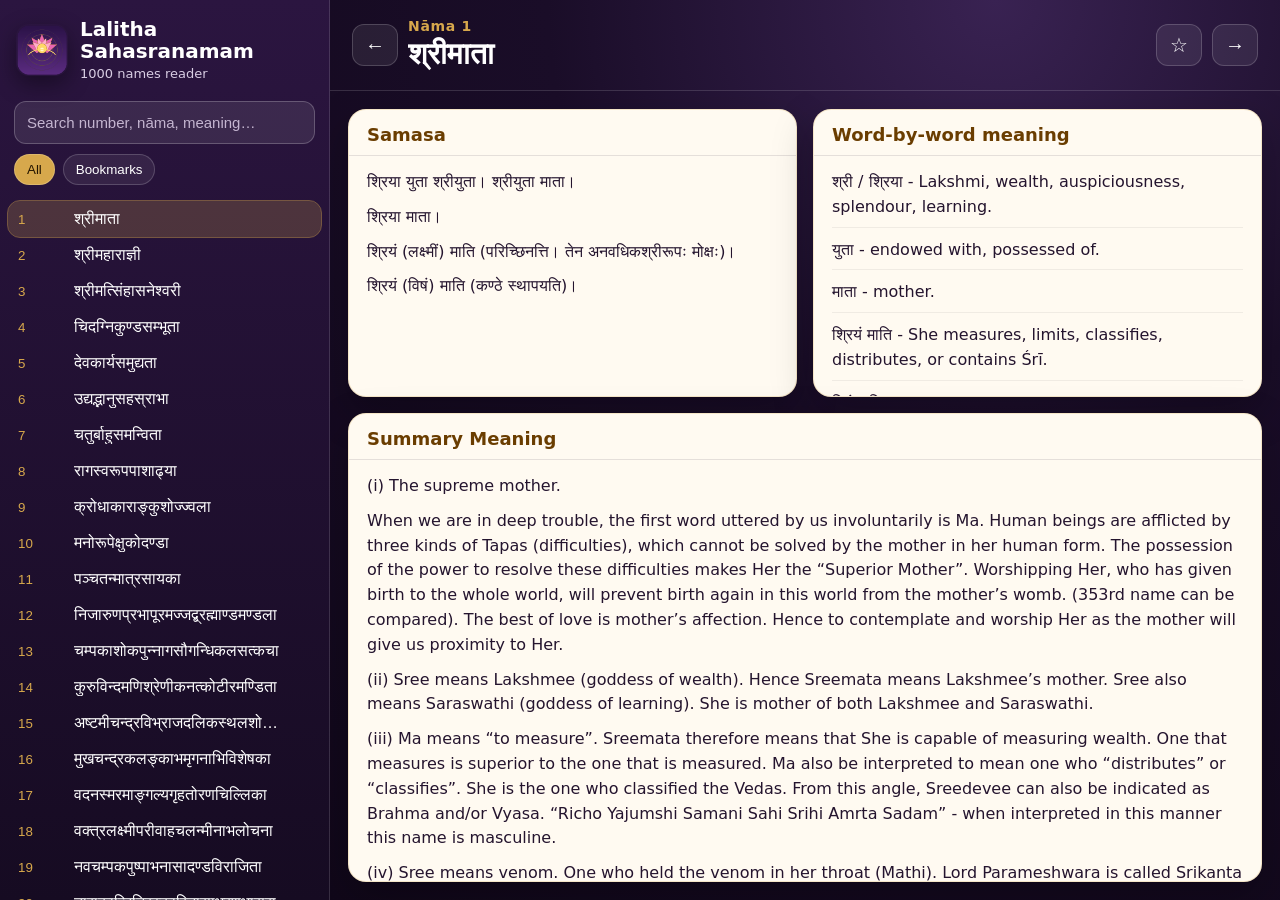
==== index.html @ 7840b0d5 "Add Lalitha Sahasranamam PWA" ====
<!doctype html><html lang="en"><head><meta charset="utf-8"/><meta name="viewport" content="width=device-width, initial-scale=1, viewport-fit=cover"/><title>Lalitha Sahasranamam</title><meta name="theme-color" content="#3b1a5a"/><meta name="apple-mobile-web-app-capable" content="yes"/><meta name="apple-mobile-web-app-title" content="Lalitha"/><meta name="apple-mobile-web-app-status-bar-style" content="black-translucent"/><link rel="manifest" href="manifest.json"/><link rel="apple-touch-icon" href="icon-180.png"/><link rel="stylesheet" href="styles.css"/></head><body><div class="app-shell"><aside class="sidebar" aria-label="Nāma list"><div class="brand"><img src="icon-192.png" alt=""/><div><h1>Lalitha Sahasranamam</h1><p>1000 names reader</p></div></div><div class="search-wrap"><input id="search" type="search" placeholder="Search number, nāma, meaning…" autocomplete="off"/></div><div class="quick-row"><button id="showAll" class="chip active">All</button><button id="showBookmarks" class="chip">Bookmarks</button></div><nav id="nameList" class="name-list"></nav></aside><main class="reader"><header class="reader-header"><button id="prevBtn" title="Previous">←</button><div class="title-block"><div id="nameNumber" class="name-number">1</div><h2 id="nameTitle">श्रीमाता</h2></div><button id="bookmarkBtn" title="Bookmark">☆</button><button id="nextBtn" title="Next">→</button></header><section class="content-grid"><article class="card scroll-card" id="samasaCard"><h3>Samasa</h3><div id="samasa" class="card-content"></div></article><article class="card scroll-card" id="wordCard"><h3>Word-by-word meaning</h3><div id="wordByWord" class="card-content word-lines"></div></article><article class="card scroll-card summary-card" id="summaryCard"><h3>Summary Meaning</h3><div id="summary" class="card-content"></div></article></section></main></div><script src="data.js"></script><script src="app.js"></script><script src="pwa.js"></script></body></html>
---- styles.css ----
*{box-sizing:border-box}:root{--bg:#160b22;--card:#fffaf1;--text:#24142e;--gold:#d7a84c;--line:rgba(255,255,255,.14)}body{margin:0;font-family:-apple-system,BlinkMacSystemFont,"Segoe UI",system-ui,sans-serif;background:var(--bg);color:white}.app-shell{height:100vh;display:grid;grid-template-columns:330px minmax(0,1fr);overflow:hidden}.sidebar{min-height:0;display:flex;flex-direction:column;background:linear-gradient(180deg,#2b1540,#160b22);border-right:1px solid var(--line)}.brand{display:flex;gap:12px;align-items:center;padding:18px 16px 10px}.brand img{width:52px;height:52px;border-radius:13px;box-shadow:0 8px 22px #0006}.brand h1{font-size:20px;margin:0;line-height:1.1}.brand p{margin:4px 0 0;color:#d8cde3;font-size:13px}.search-wrap{padding:10px 14px}#search{width:100%;border:1px solid #ffffff38;border-radius:12px;background:#ffffff17;color:white;padding:12px;font-size:15px;outline:none}#search::placeholder{color:#c4b5d0}.quick-row{display:flex;gap:8px;padding:0 14px 10px}.chip{border:1px solid #ffffff2e;background:#ffffff12;color:white;border-radius:999px;padding:7px 12px;cursor:pointer}.chip.active{background:var(--gold);color:#241500}.name-list{overflow-y:auto;min-height:0;padding:6px 8px 16px}.name-item{width:100%;display:grid;grid-template-columns:48px minmax(0,1fr) 22px;align-items:center;gap:8px;text-align:left;border:0;border-radius:12px;padding:9px 10px;color:white;background:transparent;cursor:pointer}.name-item:hover{background:#ffffff14}.name-item.active{background:#d7a84c38;outline:1px solid #d7a84c73}.name-item .num{color:var(--gold);font-variant-numeric:tabular-nums}.name-item .nm{white-space:nowrap;overflow:hidden;text-overflow:ellipsis;font-size:16px}.name-item .star{color:var(--gold)}.reader{min-width:0;height:100vh;overflow:hidden;display:flex;flex-direction:column;background:radial-gradient(circle at 70% 0%,#392252 0,#1a0d28 40%,#100719 100%)}.reader-header{flex:0 0 auto;display:grid;grid-template-columns:46px minmax(0,1fr) 46px 46px;gap:10px;align-items:center;padding:18px 22px;border-bottom:1px solid var(--line)}.reader-header button{height:42px;border-radius:12px;border:1px solid #ffffff2e;color:white;background:#ffffff14;font-size:20px;cursor:pointer}.title-block{min-width:0}.name-number{color:var(--gold);font-size:14px;font-weight:700;letter-spacing:.05em}h2{margin:2px 0 0;font-size:30px;font-weight:650;white-space:nowrap;overflow:hidden;text-overflow:ellipsis}.content-grid{min-height:0;overflow:hidden;padding:18px;display:grid;grid-template-columns:1fr 1fr;grid-template-rows:minmax(180px,32vh) minmax(0,1fr);gap:16px}.card{min-height:0;background:var(--card);color:var(--text);border-radius:18px;box-shadow:0 16px 40px #00000040;border:1px solid #d7a84c40;display:flex;flex-direction:column}.card h3{flex:0 0 auto;margin:0;padding:14px 18px 10px;color:#6a3d00;font-size:18px;border-bottom:1px solid #2d19371f}.card-content{overflow-y:auto;padding:14px 18px 20px;line-height:1.55;font-size:16px}.summary-card{grid-column:1/-1}.card-content p{margin:0 0 10px}.word-lines p{border-bottom:1px solid #0000000f;padding-bottom:7px}@media(max-width:800px){.app-shell{display:block;height:auto;min-height:100vh;overflow:auto}.sidebar{height:44vh;border-right:0;border-bottom:1px solid var(--line)}.reader{height:auto;min-height:56vh;overflow:visible}.reader-header{grid-template-columns:42px minmax(0,1fr) 42px 42px;padding:12px;position:sticky;top:0;z-index:2;background:#1a0d28}h2{font-size:22px}.content-grid{display:block;overflow:visible;padding:12px}.card{margin-bottom:12px;max-height:48vh}.summary-card{max-height:60vh}}
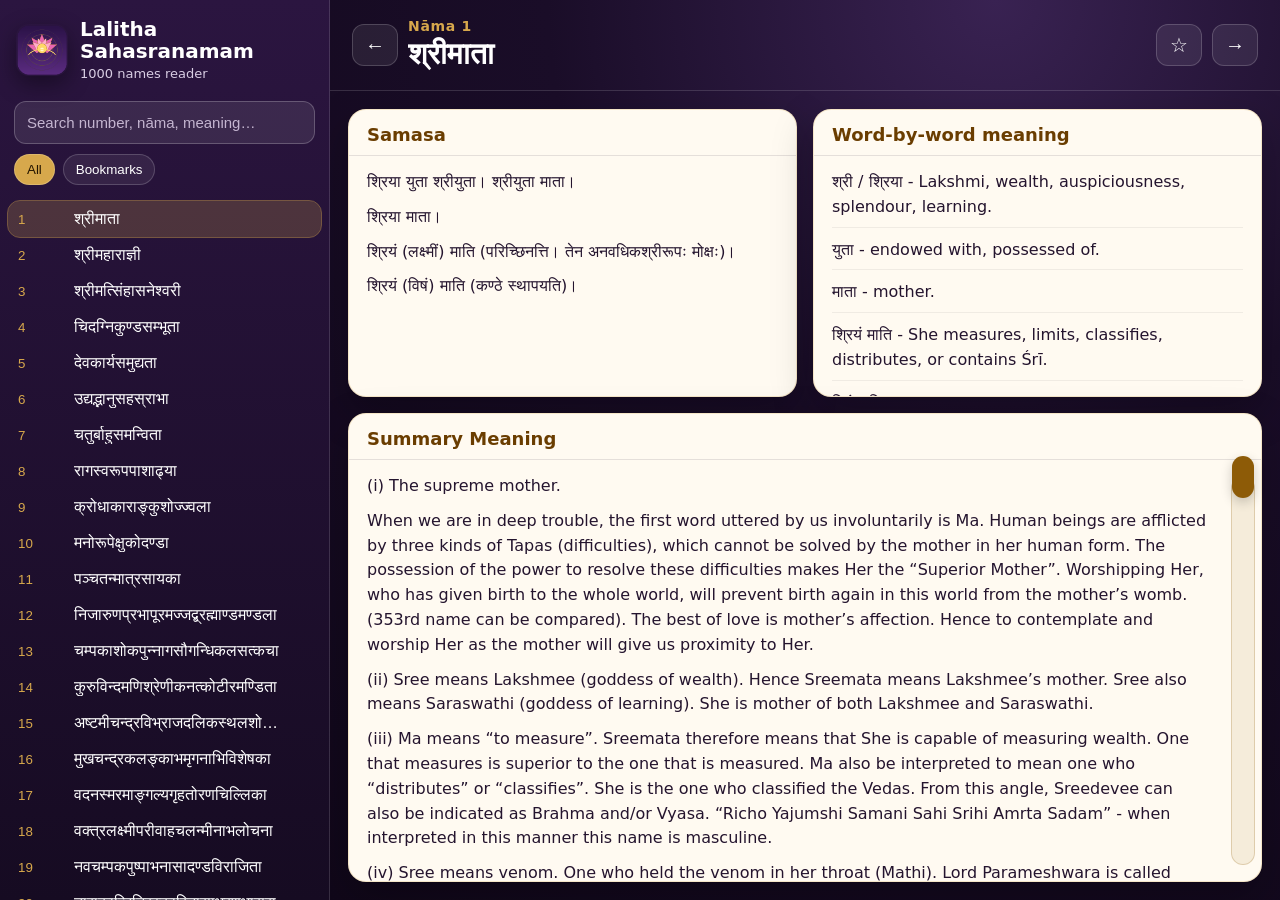
==== commit 690609e3: "Add summary scroll slider" ====
--- a/index.html
+++ b/index.html
@@ -1 +1 @@
-<!doctype html><html lang="en"><head><meta charset="utf-8"/><meta name="viewport" content="width=device-width, initial-scale=1, viewport-fit=cover"/><title>Lalitha Sahasranamam</title><meta name="theme-color" content="#3b1a5a"/><meta name="apple-mobile-web-app-capable" content="yes"/><meta name="apple-mobile-web-app-title" content="Lalitha"/><meta name="apple-mobile-web-app-status-bar-style" content="black-translucent"/><link rel="manifest" href="manifest.json"/><link rel="apple-touch-icon" href="icon-180.png"/><link rel="stylesheet" href="styles.css"/></head><body><div class="app-shell"><aside class="sidebar" aria-label="Nāma list"><div class="brand"><img src="icon-192.png" alt=""/><div><h1>Lalitha Sahasranamam</h1><p>1000 names reader</p></div></div><div class="search-wrap"><input id="search" type="search" placeholder="Search number, nāma, meaning…" autocomplete="off"/></div><div class="quick-row"><button id="showAll" class="chip active">All</button><button id="showBookmarks" class="chip">Bookmarks</button></div><nav id="nameList" class="name-list"></nav></aside><main class="reader"><header class="reader-header"><button id="prevBtn" title="Previous">←</button><div class="title-block"><div id="nameNumber" class="name-number">1</div><h2 id="nameTitle">श्रीमाता</h2></div><button id="bookmarkBtn" title="Bookmark">☆</button><button id="nextBtn" title="Next">→</button></header><section class="content-grid"><article class="card scroll-card" id="samasaCard"><h3>Samasa</h3><div id="samasa" class="card-content"></div></article><article class="card scroll-card" id="wordCard"><h3>Word-by-word meaning</h3><div id="wordByWord" class="card-content word-lines"></div></article><article class="card scroll-card summary-card" id="summaryCard"><h3>Summary Meaning</h3><div id="summary" class="card-content"></div></article></section></main></div><script src="data.js"></script><script src="app.js"></script><script src="pwa.js"></script></body></html>
+<!doctype html><html lang="en"><head><meta charset="utf-8"/><meta name="viewport" content="width=device-width, initial-scale=1, viewport-fit=cover"/><title>Lalitha Sahasranamam</title><meta name="theme-color" content="#3b1a5a"/><meta name="apple-mobile-web-app-capable" content="yes"/><meta name="apple-mobile-web-app-title" content="Lalitha"/><meta name="apple-mobile-web-app-status-bar-style" content="black-translucent"/><link rel="manifest" href="manifest.json"/><link rel="apple-touch-icon" href="icon-180.png"/><link rel="stylesheet" href="styles.css"/></head><body><div class="app-shell"><aside class="sidebar" aria-label="Nāma list"><div class="brand"><img src="icon-192.png" alt=""/><div><h1>Lalitha Sahasranamam</h1><p>1000 names reader</p></div></div><div class="search-wrap"><input id="search" type="search" placeholder="Search number, nāma, meaning…" autocomplete="off"/></div><div class="quick-row"><button id="showAll" class="chip active">All</button><button id="showBookmarks" class="chip">Bookmarks</button></div><nav id="nameList" class="name-list"></nav></aside><main class="reader"><header class="reader-header"><button id="prevBtn" title="Previous">←</button><div class="title-block"><div id="nameNumber" class="name-number">1</div><h2 id="nameTitle">श्रीमाता</h2></div><button id="bookmarkBtn" title="Bookmark">☆</button><button id="nextBtn" title="Next">→</button></header><section class="content-grid"><article class="card scroll-card" id="samasaCard"><h3>Samasa</h3><div id="samasa" class="card-content"></div></article><article class="card scroll-card" id="wordCard"><h3>Word-by-word meaning</h3><div id="wordByWord" class="card-content word-lines"></div></article><article class="card scroll-card summary-card" id="summaryCard"><h3>Summary Meaning</h3><div class="summary-scroll-wrap"><div id="summary" class="card-content"></div><div id="summaryScroll" class="summary-scroll-slider" role="slider" tabindex="0" aria-label="Scroll Summary Meaning" aria-valuemin="0" aria-valuemax="1" aria-valuenow="0"><span id="summaryScrollThumb" class="summary-scroll-thumb"></span></div></div></article></section></main></div><script src="data.js"></script><script src="app.js"></script><script src="pwa.js"></script></body></html>
--- a/styles.css
+++ b/styles.css
@@ -1 +1 @@
-*{box-sizing:border-box}:root{--bg:#160b22;--card:#fffaf1;--text:#24142e;--gold:#d7a84c;--line:rgba(255,255,255,.14)}body{margin:0;font-family:-apple-system,BlinkMacSystemFont,"Segoe UI",system-ui,sans-serif;background:var(--bg);color:white}.app-shell{height:100vh;display:grid;grid-template-columns:330px minmax(0,1fr);overflow:hidden}.sidebar{min-height:0;display:flex;flex-direction:column;background:linear-gradient(180deg,#2b1540,#160b22);border-right:1px solid var(--line)}.brand{display:flex;gap:12px;align-items:center;padding:18px 16px 10px}.brand img{width:52px;height:52px;border-radius:13px;box-shadow:0 8px 22px #0006}.brand h1{font-size:20px;margin:0;line-height:1.1}.brand p{margin:4px 0 0;color:#d8cde3;font-size:13px}.search-wrap{padding:10px 14px}#search{width:100%;border:1px solid #ffffff38;border-radius:12px;background:#ffffff17;color:white;padding:12px;font-size:15px;outline:none}#search::placeholder{color:#c4b5d0}.quick-row{display:flex;gap:8px;padding:0 14px 10px}.chip{border:1px solid #ffffff2e;background:#ffffff12;color:white;border-radius:999px;padding:7px 12px;cursor:pointer}.chip.active{background:var(--gold);color:#241500}.name-list{overflow-y:auto;min-height:0;padding:6px 8px 16px}.name-item{width:100%;display:grid;grid-template-columns:48px minmax(0,1fr) 22px;align-items:center;gap:8px;text-align:left;border:0;border-radius:12px;padding:9px 10px;color:white;background:transparent;cursor:pointer}.name-item:hover{background:#ffffff14}.name-item.active{background:#d7a84c38;outline:1px solid #d7a84c73}.name-item .num{color:var(--gold);font-variant-numeric:tabular-nums}.name-item .nm{white-space:nowrap;overflow:hidden;text-overflow:ellipsis;font-size:16px}.name-item .star{color:var(--gold)}.reader{min-width:0;height:100vh;overflow:hidden;display:flex;flex-direction:column;background:radial-gradient(circle at 70% 0%,#392252 0,#1a0d28 40%,#100719 100%)}.reader-header{flex:0 0 auto;display:grid;grid-template-columns:46px minmax(0,1fr) 46px 46px;gap:10px;align-items:center;padding:18px 22px;border-bottom:1px solid var(--line)}.reader-header button{height:42px;border-radius:12px;border:1px solid #ffffff2e;color:white;background:#ffffff14;font-size:20px;cursor:pointer}.title-block{min-width:0}.name-number{color:var(--gold);font-size:14px;font-weight:700;letter-spacing:.05em}h2{margin:2px 0 0;font-size:30px;font-weight:650;white-space:nowrap;overflow:hidden;text-overflow:ellipsis}.content-grid{min-height:0;overflow:hidden;padding:18px;display:grid;grid-template-columns:1fr 1fr;grid-template-rows:minmax(180px,32vh) minmax(0,1fr);gap:16px}.card{min-height:0;background:var(--card);color:var(--text);border-radius:18px;box-shadow:0 16px 40px #00000040;border:1px solid #d7a84c40;display:flex;flex-direction:column}.card h3{flex:0 0 auto;margin:0;padding:14px 18px 10px;color:#6a3d00;font-size:18px;border-bottom:1px solid #2d19371f}.card-content{overflow-y:auto;padding:14px 18px 20px;line-height:1.55;font-size:16px}.summary-card{grid-column:1/-1}.card-content p{margin:0 0 10px}.word-lines p{border-bottom:1px solid #0000000f;padding-bottom:7px}@media(max-width:800px){.app-shell{display:block;height:auto;min-height:100vh;overflow:auto}.sidebar{height:44vh;border-right:0;border-bottom:1px solid var(--line)}.reader{height:auto;min-height:56vh;overflow:visible}.reader-header{grid-template-columns:42px minmax(0,1fr) 42px 42px;padding:12px;position:sticky;top:0;z-index:2;background:#1a0d28}h2{font-size:22px}.content-grid{display:block;overflow:visible;padding:12px}.card{margin-bottom:12px;max-height:48vh}.summary-card{max-height:60vh}}+*{box-sizing:border-box}:root{--bg:#160b22;--card:#fffaf1;--text:#24142e;--gold:#d7a84c;--line:rgba(255,255,255,.14)}body{margin:0;font-family:-apple-system,BlinkMacSystemFont,"Segoe UI",system-ui,sans-serif;background:var(--bg);color:white}.app-shell{height:100vh;display:grid;grid-template-columns:330px minmax(0,1fr);overflow:hidden}.sidebar{min-height:0;display:flex;flex-direction:column;background:linear-gradient(180deg,#2b1540,#160b22);border-right:1px solid var(--line)}.brand{display:flex;gap:12px;align-items:center;padding:18px 16px 10px}.brand img{width:52px;height:52px;border-radius:13px;box-shadow:0 8px 22px #0006}.brand h1{font-size:20px;margin:0;line-height:1.1}.brand p{margin:4px 0 0;color:#d8cde3;font-size:13px}.search-wrap{padding:10px 14px}#search{width:100%;border:1px solid #ffffff38;border-radius:12px;background:#ffffff17;color:white;padding:12px;font-size:15px;outline:none}#search::placeholder{color:#c4b5d0}.quick-row{display:flex;gap:8px;padding:0 14px 10px}.chip{border:1px solid #ffffff2e;background:#ffffff12;color:white;border-radius:999px;padding:7px 12px;cursor:pointer}.chip.active{background:var(--gold);color:#241500}.name-list{overflow-y:auto;min-height:0;padding:6px 8px 16px}.name-item{width:100%;display:grid;grid-template-columns:48px minmax(0,1fr) 22px;align-items:center;gap:8px;text-align:left;border:0;border-radius:12px;padding:9px 10px;color:white;background:transparent;cursor:pointer}.name-item:hover{background:#ffffff14}.name-item.active{background:#d7a84c38;outline:1px solid #d7a84c73}.name-item .num{color:var(--gold);font-variant-numeric:tabular-nums}.name-item .nm{white-space:nowrap;overflow:hidden;text-overflow:ellipsis;font-size:16px}.name-item .star{color:var(--gold)}.reader{min-width:0;height:100vh;overflow:hidden;display:flex;flex-direction:column;background:radial-gradient(circle at 70% 0%,#392252 0,#1a0d28 40%,#100719 100%)}.reader-header{flex:0 0 auto;display:grid;grid-template-columns:46px minmax(0,1fr) 46px 46px;gap:10px;align-items:center;padding:18px 22px;border-bottom:1px solid var(--line)}.reader-header button{height:42px;border-radius:12px;border:1px solid #ffffff2e;color:white;background:#ffffff14;font-size:20px;cursor:pointer}.title-block{min-width:0}.name-number{color:var(--gold);font-size:14px;font-weight:700;letter-spacing:.05em}h2{margin:2px 0 0;font-size:30px;font-weight:650;white-space:nowrap;overflow:hidden;text-overflow:ellipsis}.content-grid{min-height:0;overflow:hidden;padding:18px;display:grid;grid-template-columns:1fr 1fr;grid-template-rows:minmax(180px,32vh) minmax(0,1fr);gap:16px}.card{min-height:0;background:var(--card);color:var(--text);border-radius:18px;box-shadow:0 16px 40px #00000040;border:1px solid #d7a84c40;display:flex;flex-direction:column}.card h3{flex:0 0 auto;margin:0;padding:14px 18px 10px;color:#6a3d00;font-size:18px;border-bottom:1px solid #2d19371f}.card-content{overflow-y:auto;padding:14px 18px 20px;line-height:1.55;font-size:16px}.summary-card{grid-column:1/-1}.summary-scroll-wrap{min-height:0;display:grid;grid-template-columns:minmax(0,1fr) 36px;flex:1}.summary-scroll-wrap .card-content{min-height:0}.summary-scroll-slider{position:relative;align-self:stretch;justify-self:center;width:24px;margin:16px 6px;border-radius:999px;background:#e7d8b966;border:1px solid #8d5b0738;cursor:pointer;touch-action:none}.summary-scroll-slider:focus-visible{outline:3px solid #8d5b0755;outline-offset:2px}.summary-scroll-slider.disabled{opacity:.35;cursor:default}.summary-scroll-thumb{position:absolute;left:50%;top:0;width:22px;height:42px;border-radius:999px;background:#8d5b07;box-shadow:0 4px 12px #0003;transform:translate(-50%,-50%)}.card-content p{margin:0 0 10px}.word-lines p{border-bottom:1px solid #0000000f;padding-bottom:7px}@media(max-width:800px){.app-shell{display:block;height:auto;min-height:100vh;overflow:auto}.sidebar{height:44vh;border-right:0;border-bottom:1px solid var(--line)}.reader{height:auto;min-height:56vh;overflow:visible}.reader-header{grid-template-columns:42px minmax(0,1fr) 42px 42px;padding:12px;position:sticky;top:0;z-index:2;background:#1a0d28}h2{font-size:22px}.content-grid{display:block;overflow:visible;padding:12px}.card{margin-bottom:12px;max-height:48vh}.summary-card{max-height:60vh}.summary-scroll-wrap{grid-template-columns:minmax(0,1fr) 44px}.summary-scroll-slider{width:28px;margin:16px 8px}.summary-scroll-thumb{width:26px;height:48px}}
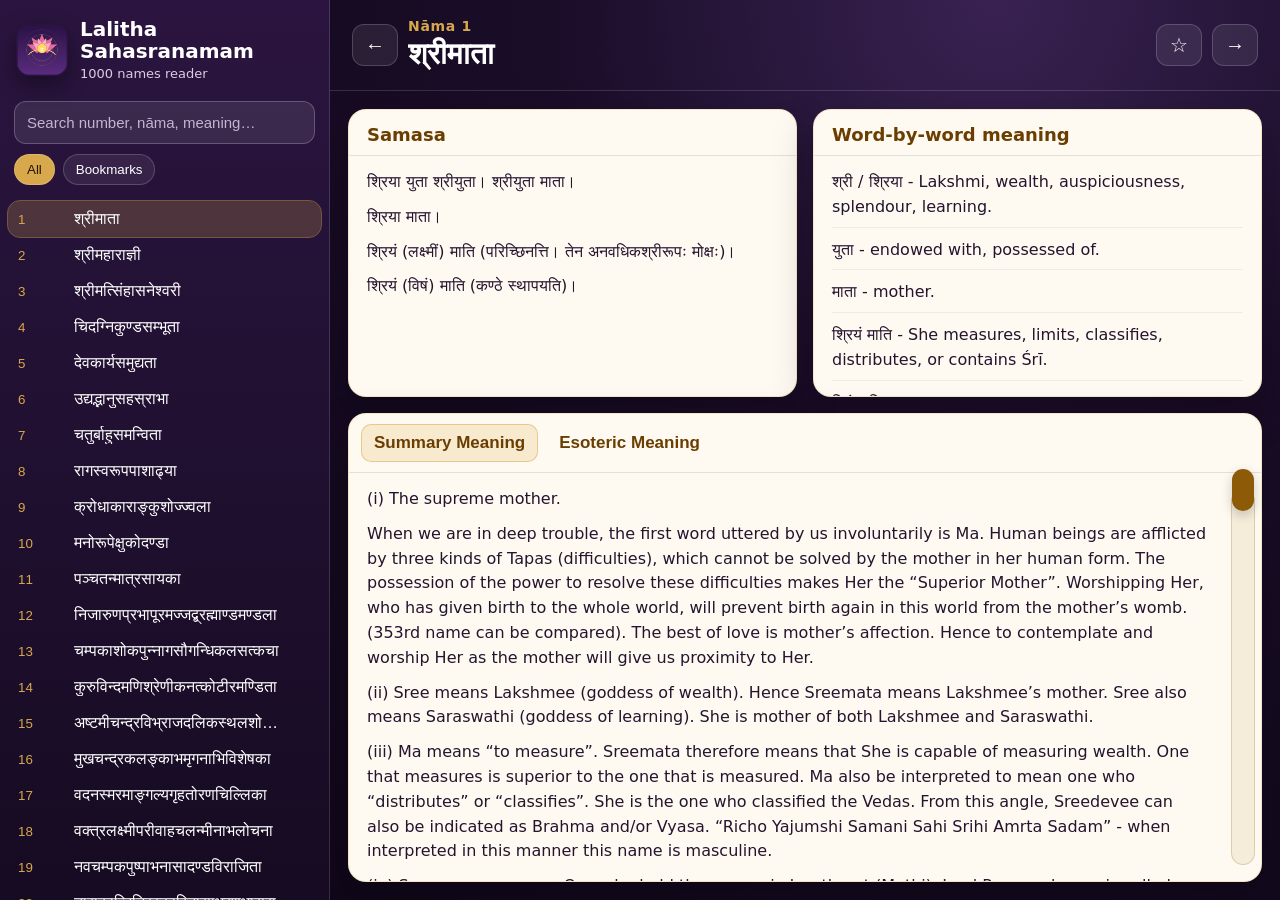
==== commit 4e8ae7a5: "Add meaning view tabs" ====
--- a/index.html
+++ b/index.html
@@ -1 +1 @@
-<!doctype html><html lang="en"><head><meta charset="utf-8"/><meta name="viewport" content="width=device-width, initial-scale=1, viewport-fit=cover"/><title>Lalitha Sahasranamam</title><meta name="theme-color" content="#3b1a5a"/><meta name="apple-mobile-web-app-capable" content="yes"/><meta name="apple-mobile-web-app-title" content="Lalitha"/><meta name="apple-mobile-web-app-status-bar-style" content="black-translucent"/><link rel="manifest" href="manifest.json"/><link rel="apple-touch-icon" href="icon-180.png"/><link rel="stylesheet" href="styles.css"/></head><body><div class="app-shell"><aside class="sidebar" aria-label="Nāma list"><div class="brand"><img src="icon-192.png" alt=""/><div><h1>Lalitha Sahasranamam</h1><p>1000 names reader</p></div></div><div class="search-wrap"><input id="search" type="search" placeholder="Search number, nāma, meaning…" autocomplete="off"/></div><div class="quick-row"><button id="showAll" class="chip active">All</button><button id="showBookmarks" class="chip">Bookmarks</button></div><nav id="nameList" class="name-list"></nav></aside><main class="reader"><header class="reader-header"><button id="prevBtn" title="Previous">←</button><div class="title-block"><div id="nameNumber" class="name-number">1</div><h2 id="nameTitle">श्रीमाता</h2></div><button id="bookmarkBtn" title="Bookmark">☆</button><button id="nextBtn" title="Next">→</button></header><section class="content-grid"><article class="card scroll-card" id="samasaCard"><h3>Samasa</h3><div id="samasa" class="card-content"></div></article><article class="card scroll-card" id="wordCard"><h3>Word-by-word meaning</h3><div id="wordByWord" class="card-content word-lines"></div></article><article class="card scroll-card summary-card" id="summaryCard"><h3>Summary Meaning</h3><div class="summary-scroll-wrap"><div id="summary" class="card-content"></div><div id="summaryScroll" class="summary-scroll-slider" role="slider" tabindex="0" aria-label="Scroll Summary Meaning" aria-valuemin="0" aria-valuemax="1" aria-valuenow="0"><span id="summaryScrollThumb" class="summary-scroll-thumb"></span></div></div></article></section></main></div><script src="data.js"></script><script src="app.js"></script><script src="pwa.js"></script></body></html>
+<!doctype html><html lang="en"><head><meta charset="utf-8"/><meta name="viewport" content="width=device-width, initial-scale=1, viewport-fit=cover"/><title>Lalitha Sahasranamam</title><meta name="theme-color" content="#3b1a5a"/><meta name="apple-mobile-web-app-capable" content="yes"/><meta name="apple-mobile-web-app-title" content="Lalitha"/><meta name="apple-mobile-web-app-status-bar-style" content="black-translucent"/><link rel="manifest" href="manifest.json"/><link rel="apple-touch-icon" href="icon-180.png"/><link rel="stylesheet" href="styles.css"/></head><body><div class="app-shell"><aside class="sidebar" aria-label="Nāma list"><div class="brand"><img src="icon-192.png" alt=""/><div><h1>Lalitha Sahasranamam</h1><p>1000 names reader</p></div></div><div class="search-wrap"><input id="search" type="search" placeholder="Search number, nāma, meaning…" autocomplete="off"/></div><div class="quick-row"><button id="showAll" class="chip active">All</button><button id="showBookmarks" class="chip">Bookmarks</button></div><nav id="nameList" class="name-list"></nav></aside><main class="reader"><header class="reader-header"><button id="prevBtn" title="Previous">←</button><div class="title-block"><div id="nameNumber" class="name-number">1</div><h2 id="nameTitle">श्रीमाता</h2></div><button id="bookmarkBtn" title="Bookmark">☆</button><button id="nextBtn" title="Next">→</button></header><section class="content-grid"><article class="card scroll-card" id="samasaCard"><h3>Samasa</h3><div id="samasa" class="card-content"></div></article><article class="card scroll-card" id="wordCard"><h3>Word-by-word meaning</h3><div id="wordByWord" class="card-content word-lines"></div></article><article class="card scroll-card summary-card" id="summaryCard"><div class="meaning-tabs" role="tablist" aria-label="Meaning view"><button id="summaryTab" class="meaning-tab active" type="button" role="tab" aria-selected="true">Summary Meaning</button><button id="esotericTab" class="meaning-tab" type="button" role="tab" aria-selected="false">Esoteric Meaning</button></div><div class="summary-scroll-wrap"><div id="summary" class="card-content"></div><div id="summaryScroll" class="summary-scroll-slider" role="slider" tabindex="0" aria-label="Scroll Meaning" aria-valuemin="0" aria-valuemax="1" aria-valuenow="0"><span id="summaryScrollThumb" class="summary-scroll-thumb"></span></div></div></article></section></main></div><script src="data.js"></script><script src="app.js"></script><script src="pwa.js"></script></body></html>
--- a/styles.css
+++ b/styles.css
@@ -1 +1 @@
-*{box-sizing:border-box}:root{--bg:#160b22;--card:#fffaf1;--text:#24142e;--gold:#d7a84c;--line:rgba(255,255,255,.14)}body{margin:0;font-family:-apple-system,BlinkMacSystemFont,"Segoe UI",system-ui,sans-serif;background:var(--bg);color:white}.app-shell{height:100vh;display:grid;grid-template-columns:330px minmax(0,1fr);overflow:hidden}.sidebar{min-height:0;display:flex;flex-direction:column;background:linear-gradient(180deg,#2b1540,#160b22);border-right:1px solid var(--line)}.brand{display:flex;gap:12px;align-items:center;padding:18px 16px 10px}.brand img{width:52px;height:52px;border-radius:13px;box-shadow:0 8px 22px #0006}.brand h1{font-size:20px;margin:0;line-height:1.1}.brand p{margin:4px 0 0;color:#d8cde3;font-size:13px}.search-wrap{padding:10px 14px}#search{width:100%;border:1px solid #ffffff38;border-radius:12px;background:#ffffff17;color:white;padding:12px;font-size:15px;outline:none}#search::placeholder{color:#c4b5d0}.quick-row{display:flex;gap:8px;padding:0 14px 10px}.chip{border:1px solid #ffffff2e;background:#ffffff12;color:white;border-radius:999px;padding:7px 12px;cursor:pointer}.chip.active{background:var(--gold);color:#241500}.name-list{overflow-y:auto;min-height:0;padding:6px 8px 16px}.name-item{width:100%;display:grid;grid-template-columns:48px minmax(0,1fr) 22px;align-items:center;gap:8px;text-align:left;border:0;border-radius:12px;padding:9px 10px;color:white;background:transparent;cursor:pointer}.name-item:hover{background:#ffffff14}.name-item.active{background:#d7a84c38;outline:1px solid #d7a84c73}.name-item .num{color:var(--gold);font-variant-numeric:tabular-nums}.name-item .nm{white-space:nowrap;overflow:hidden;text-overflow:ellipsis;font-size:16px}.name-item .star{color:var(--gold)}.reader{min-width:0;height:100vh;overflow:hidden;display:flex;flex-direction:column;background:radial-gradient(circle at 70% 0%,#392252 0,#1a0d28 40%,#100719 100%)}.reader-header{flex:0 0 auto;display:grid;grid-template-columns:46px minmax(0,1fr) 46px 46px;gap:10px;align-items:center;padding:18px 22px;border-bottom:1px solid var(--line)}.reader-header button{height:42px;border-radius:12px;border:1px solid #ffffff2e;color:white;background:#ffffff14;font-size:20px;cursor:pointer}.title-block{min-width:0}.name-number{color:var(--gold);font-size:14px;font-weight:700;letter-spacing:.05em}h2{margin:2px 0 0;font-size:30px;font-weight:650;white-space:nowrap;overflow:hidden;text-overflow:ellipsis}.content-grid{min-height:0;overflow:hidden;padding:18px;display:grid;grid-template-columns:1fr 1fr;grid-template-rows:minmax(180px,32vh) minmax(0,1fr);gap:16px}.card{min-height:0;background:var(--card);color:var(--text);border-radius:18px;box-shadow:0 16px 40px #00000040;border:1px solid #d7a84c40;display:flex;flex-direction:column}.card h3{flex:0 0 auto;margin:0;padding:14px 18px 10px;color:#6a3d00;font-size:18px;border-bottom:1px solid #2d19371f}.card-content{overflow-y:auto;padding:14px 18px 20px;line-height:1.55;font-size:16px}.summary-card{grid-column:1/-1}.summary-scroll-wrap{min-height:0;display:grid;grid-template-columns:minmax(0,1fr) 36px;flex:1}.summary-scroll-wrap .card-content{min-height:0}.summary-scroll-slider{position:relative;align-self:stretch;justify-self:center;width:24px;margin:16px 6px;border-radius:999px;background:#e7d8b966;border:1px solid #8d5b0738;cursor:pointer;touch-action:none}.summary-scroll-slider:focus-visible{outline:3px solid #8d5b0755;outline-offset:2px}.summary-scroll-slider.disabled{opacity:.35;cursor:default}.summary-scroll-thumb{position:absolute;left:50%;top:0;width:22px;height:42px;border-radius:999px;background:#8d5b07;box-shadow:0 4px 12px #0003;transform:translate(-50%,-50%)}.card-content p{margin:0 0 10px}.word-lines p{border-bottom:1px solid #0000000f;padding-bottom:7px}@media(max-width:800px){.app-shell{display:block;height:auto;min-height:100vh;overflow:auto}.sidebar{height:44vh;border-right:0;border-bottom:1px solid var(--line)}.reader{height:auto;min-height:56vh;overflow:visible}.reader-header{grid-template-columns:42px minmax(0,1fr) 42px 42px;padding:12px;position:sticky;top:0;z-index:2;background:#1a0d28}h2{font-size:22px}.content-grid{display:block;overflow:visible;padding:12px}.card{margin-bottom:12px;max-height:48vh}.summary-card{max-height:60vh}.summary-scroll-wrap{grid-template-columns:minmax(0,1fr) 44px}.summary-scroll-slider{width:28px;margin:16px 8px}.summary-scroll-thumb{width:26px;height:48px}}
+*{box-sizing:border-box}:root{--bg:#160b22;--card:#fffaf1;--text:#24142e;--gold:#d7a84c;--line:rgba(255,255,255,.14)}body{margin:0;font-family:-apple-system,BlinkMacSystemFont,"Segoe UI",system-ui,sans-serif;background:var(--bg);color:white}.app-shell{height:100vh;display:grid;grid-template-columns:330px minmax(0,1fr);overflow:hidden}.sidebar{min-height:0;display:flex;flex-direction:column;background:linear-gradient(180deg,#2b1540,#160b22);border-right:1px solid var(--line)}.brand{display:flex;gap:12px;align-items:center;padding:18px 16px 10px}.brand img{width:52px;height:52px;border-radius:13px;box-shadow:0 8px 22px #0006}.brand h1{font-size:20px;margin:0;line-height:1.1}.brand p{margin:4px 0 0;color:#d8cde3;font-size:13px}.search-wrap{padding:10px 14px}#search{width:100%;border:1px solid #ffffff38;border-radius:12px;background:#ffffff17;color:white;padding:12px;font-size:15px;outline:none}#search::placeholder{color:#c4b5d0}.quick-row{display:flex;gap:8px;padding:0 14px 10px}.chip{border:1px solid #ffffff2e;background:#ffffff12;color:white;border-radius:999px;padding:7px 12px;cursor:pointer}.chip.active{background:var(--gold);color:#241500}.name-list{overflow-y:auto;min-height:0;padding:6px 8px 16px}.name-item{width:100%;display:grid;grid-template-columns:48px minmax(0,1fr) 22px;align-items:center;gap:8px;text-align:left;border:0;border-radius:12px;padding:9px 10px;color:white;background:transparent;cursor:pointer}.name-item:hover{background:#ffffff14}.name-item.active{background:#d7a84c38;outline:1px solid #d7a84c73}.name-item .num{color:var(--gold);font-variant-numeric:tabular-nums}.name-item .nm{white-space:nowrap;overflow:hidden;text-overflow:ellipsis;font-size:16px}.name-item .star{color:var(--gold)}.reader{min-width:0;height:100vh;overflow:hidden;display:flex;flex-direction:column;background:radial-gradient(circle at 70% 0%,#392252 0,#1a0d28 40%,#100719 100%)}.reader-header{flex:0 0 auto;display:grid;grid-template-columns:46px minmax(0,1fr) 46px 46px;gap:10px;align-items:center;padding:18px 22px;border-bottom:1px solid var(--line)}.reader-header button{height:42px;border-radius:12px;border:1px solid #ffffff2e;color:white;background:#ffffff14;font-size:20px;cursor:pointer}.title-block{min-width:0}.name-number{color:var(--gold);font-size:14px;font-weight:700;letter-spacing:.05em}h2{margin:2px 0 0;font-size:30px;font-weight:650;white-space:nowrap;overflow:hidden;text-overflow:ellipsis}.content-grid{min-height:0;overflow:hidden;padding:18px;display:grid;grid-template-columns:1fr 1fr;grid-template-rows:minmax(180px,32vh) minmax(0,1fr);gap:16px}.card{min-height:0;background:var(--card);color:var(--text);border-radius:18px;box-shadow:0 16px 40px #00000040;border:1px solid #d7a84c40;display:flex;flex-direction:column}.card h3{flex:0 0 auto;margin:0;padding:14px 18px 10px;color:#6a3d00;font-size:18px;border-bottom:1px solid #2d19371f}.meaning-tabs{flex:0 0 auto;display:flex;gap:8px;padding:10px 12px;border-bottom:1px solid #2d19371f}.meaning-tab{border:1px solid transparent;background:transparent;color:#6a3d00;border-radius:10px;padding:8px 12px;font-size:17px;font-weight:700;cursor:pointer}.meaning-tab.active{background:#d7a84c33;border-color:#d7a84c80}.card-content{overflow-y:auto;padding:14px 18px 20px;line-height:1.55;font-size:16px}.summary-card{grid-column:1/-1}.summary-scroll-wrap{min-height:0;display:grid;grid-template-columns:minmax(0,1fr) 36px;flex:1}.summary-scroll-wrap .card-content{min-height:0;scrollbar-width:none;-ms-overflow-style:none}.summary-scroll-wrap .card-content::-webkit-scrollbar{width:0;height:0}.summary-scroll-slider{position:relative;align-self:stretch;justify-self:center;width:24px;margin:16px 6px;border-radius:999px;background:#e7d8b966;border:1px solid #8d5b0738;cursor:pointer;touch-action:none}.summary-scroll-slider:focus-visible{outline:3px solid #8d5b0755;outline-offset:2px}.summary-scroll-slider.disabled{opacity:.35;cursor:default}.summary-scroll-thumb{position:absolute;left:50%;top:0;width:22px;height:42px;border-radius:999px;background:#8d5b07;box-shadow:0 4px 12px #0003;transform:translate(-50%,-50%)}.card-content p{margin:0 0 10px}.esoteric-block{margin-top:16px;padding-top:14px;border-top:1px solid #8d5b0730}.esoteric-block h4{margin:0 0 10px;color:#6a3d00;font-size:17px}.word-lines p{border-bottom:1px solid #0000000f;padding-bottom:7px}@media(max-width:800px){.app-shell{display:block;height:auto;min-height:100vh;overflow:auto}.sidebar{height:44vh;border-right:0;border-bottom:1px solid var(--line)}.reader{height:auto;min-height:56vh;overflow:visible}.reader-header{grid-template-columns:42px minmax(0,1fr) 42px 42px;padding:12px;position:sticky;top:0;z-index:2;background:#1a0d28}h2{font-size:22px}.content-grid{display:block;overflow:visible;padding:12px}.card{margin-bottom:12px;max-height:48vh}.summary-card{max-height:60vh}.summary-scroll-wrap{grid-template-columns:minmax(0,1fr) 44px}.summary-scroll-slider{width:28px;margin:16px 8px}.summary-scroll-thumb{width:26px;height:48px}}
